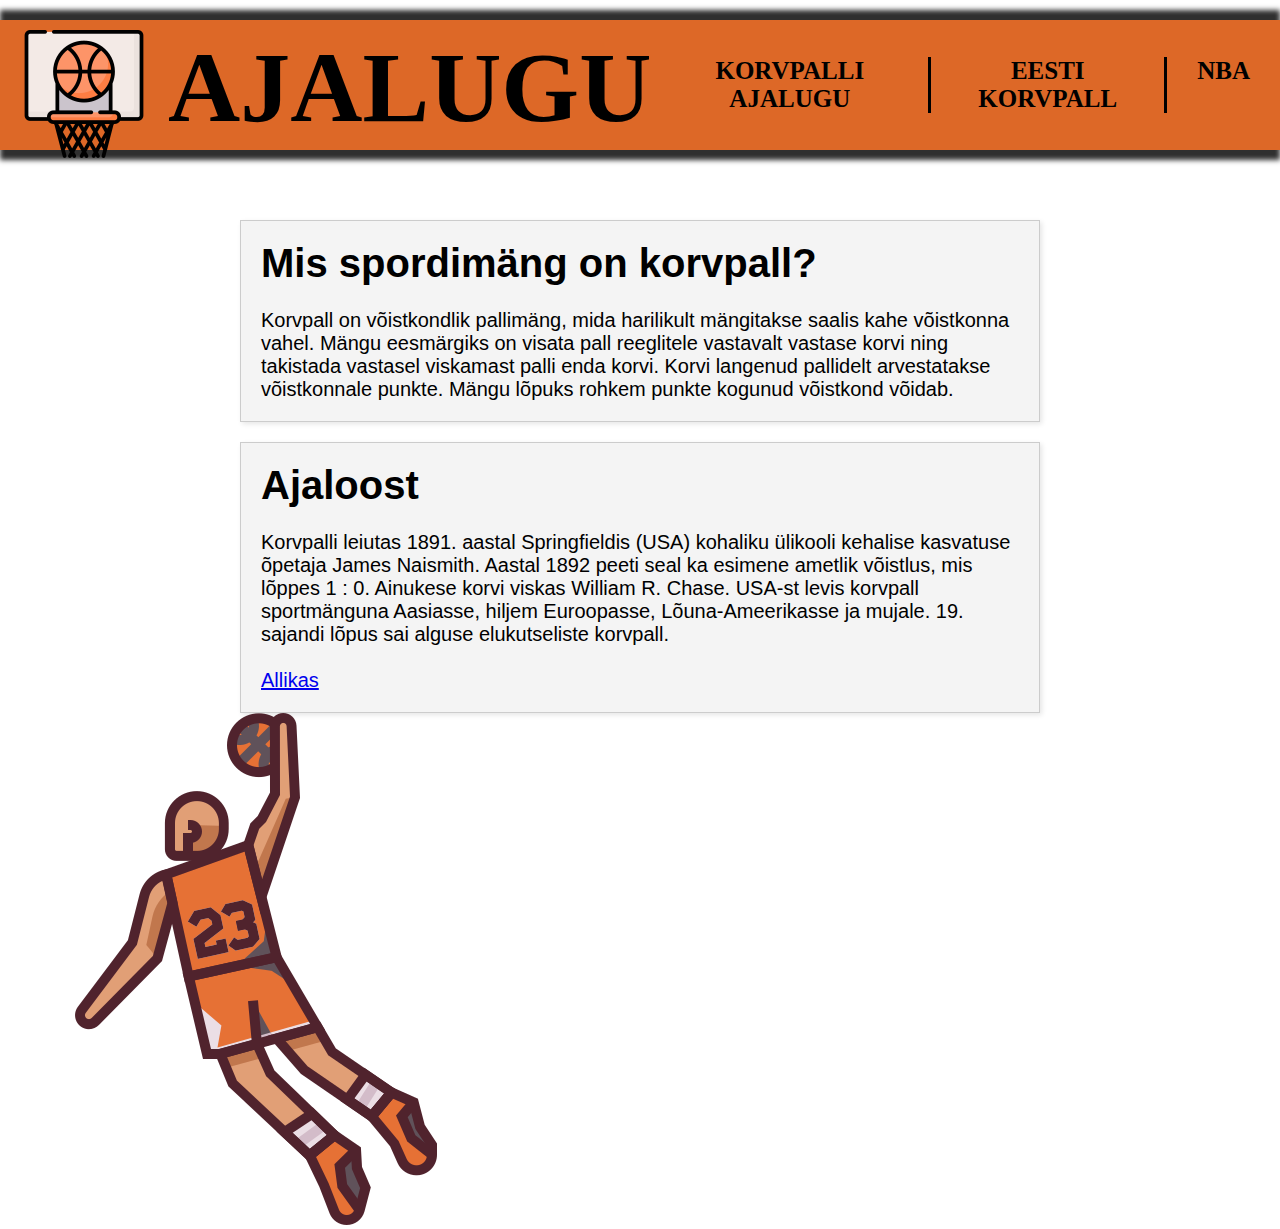
==== ajalugu.html @ 9ebc1ddf "Update ajalugu.html" ====
<!DOCTYPE html>
<html lang="en">
<head>
    <meta charset="UTF-8">
    <title>Ajalugu</title>
    <meta name="viewport" content="width=device-width, initial-scale=1">
    <link rel="stylesheet" href="styleAjalugu.css">
</head>
<body>
    <div class="päis">
        <div class="icon-box">
            <a href="pealeht.html"><img class="icon" src="pildid/basketball.png"></a>
        </div>
        <div class="pealkiri-box">
            <h1 class="pealkiri">AJALUGU</h1>
        </div>
        <div class="alamlehed-box">
            <ul class="alamlehed">
                <li class="nav-1"><a href="ajalugu.html">Korvpalli ajalugu</a></li>
                <li class="nav-2"><a href="eesti.html">Eesti korvpall</a></li>
                <li><a href="nba.html">NBA</a></li>
            </ul>
        </div>
    </div>
    <div class="peaminebox">
        <div class="peabox">
            <div class="tekst-box">
                <h1>Mis spordimäng on korvpall?</h1><br>
                <p>Korvpall on võistkondlik pallimäng, mida harilikult mängitakse saalis kahe võistkonna vahel. Mängu eesmärgiks on visata pall reeglitele vastavalt vastase korvi ning takistada vastasel viskamast palli enda korvi. Korvi langenud pallidelt arvestatakse võistkonnale punkte. Mängu lõpuks rohkem punkte kogunud võistkond võidab.</p>
            </div>
            <div class="tekst-box">
                <h1>Ajaloost</h1><br>
                <p>Korvpalli leiutas 1891. aastal Springfieldis (USA) kohaliku ülikooli kehalise kasvatuse õpetaja James Naismith. Aastal 1892 peeti seal ka esimene ametlik võistlus, mis lõppes 1 : 0. Ainukese korvi viskas William R. Chase. USA-st levis korvpall sportmänguna Aasiasse, hiljem Euroopasse, Lõuna-Ameerikasse ja mujale. 19. sajandi lõpus sai alguse elukutseliste korvpall.</p><br>
                <a class="viide" href="https://et.wikipedia.org/wiki/Korvpall" target="_blank">Allikas</a>
            </div>
        </div>
        <div class="ikoon">
            <div>
                <img src="pildid/basketball-player (1).png">
            </div>
        </div>
    </div>
</body>
</html>
---- styleAjalugu.css ----
* {
    margin: 0;
    padding: 0;
    box-sizing: border-box;
}

html {
    scroll-behavior: smooth;
}

.päis {
    width: 100%;
    background-color: rgba(221, 104, 39, 1);
    text-align: center;
    display: flex;
    animation: fade-in 2s ease;
    transition: 0.6s;
    z-index: 10000;
    height: 130px;
    margin-top: 20px;
    padding: 10px 0;
    box-shadow: 0px 10px 5px #2f2f2f, 0px -10px 5px #2f2f2f;
}

.icon-box {
    padding-left: 20px;
    padding-right: 20px;
}

.icon {
    cursor: pointer;
}

.alamlehed {
    font-weight: bold;
    text-transform: uppercase;
    list-style: none;
    display: flex;
    font-family: pealkiri;
}

.alamlehed li {
    padding: 0px 30px;
}

.alamlehed li a {
    transition: all 0.4s ease 0s;
    font-size: 25px;
    text-decoration: none;
    color: black;
}

.alamlehed li a:hover {
    color: rgb(127, 48, 48);
}

.alamlehed-box {
    text-align: center;
    margin: auto;
    float: right;
}

.pealkiri {
    font-family: pealkiri;
    font-size: 100px;
    color: black;
}

.pealkiri-box {
    text-align: center;
}

.nav-1 {
    border-right: 3px solid black;
}

.nav-2 {
    border-right: 3px solid black;
}

@font-face {
    font-family: pealkiri;
    src: url(Basketball.otf);
}

@keyframes fade-in {
    0% { opacity: 0; }
    100% { opacity: 1; }
}

.peabox {
    margin-top: 50px;
    width: 100%;
    display: flex;
    flex-direction: column;
    align-items: center;
}

.tekst-box {
    width: 80%;
    max-width: 800px;
    padding: 20px;
    margin-top: 20px;
    font-size: 20px;
    font-family: Arial, sans-serif;
    background-color: #f4f4f4;
    border: 1px solid #ccc;
    box-shadow: 2px 2px 5px rgba(0, 0, 0, 0.1);
}
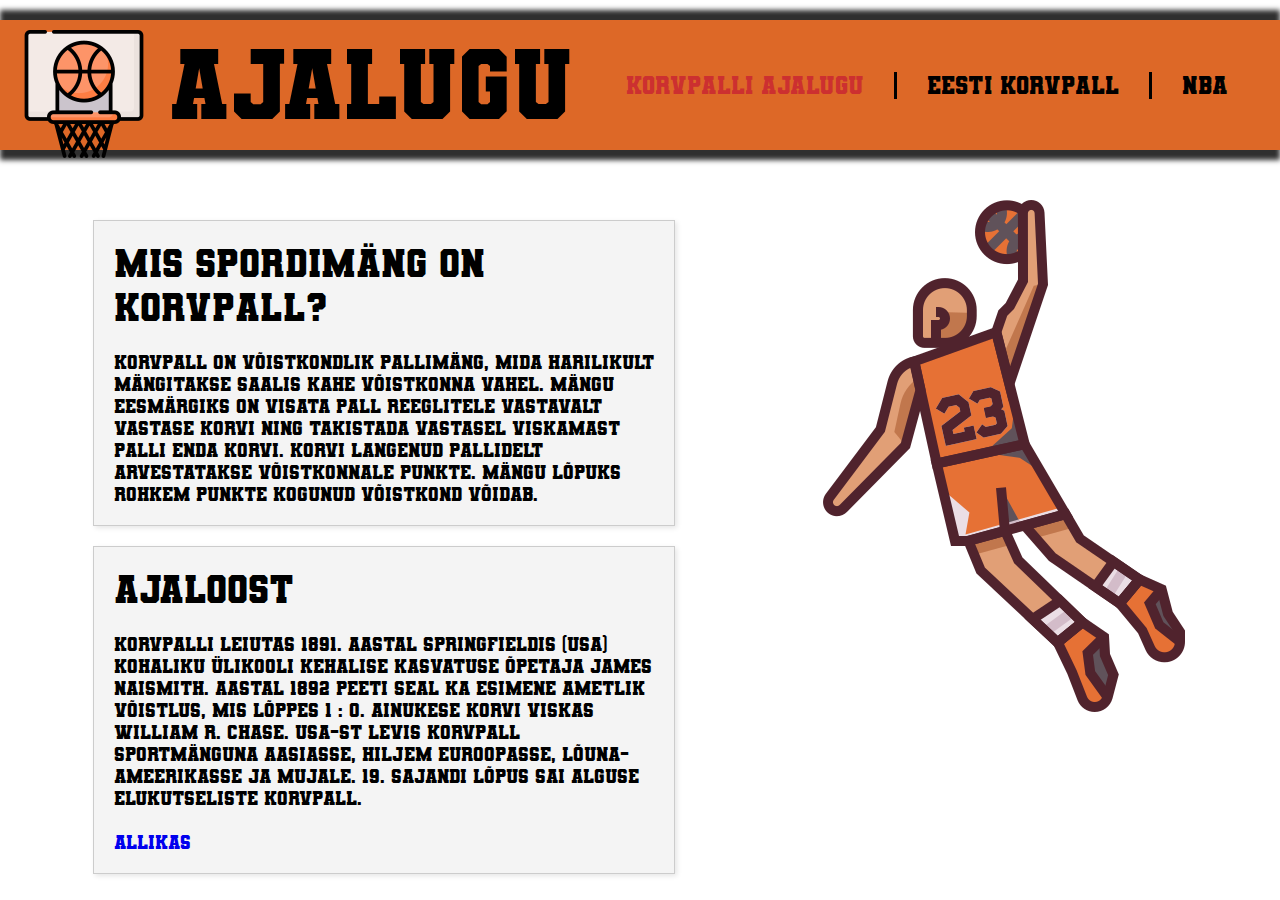
==== commit b0ff4558: "Update ajalugu.html" ====
--- a/ajalugu.html
+++ b/ajalugu.html
@@ -16,7 +16,7 @@
         </div>
         <div class="alamlehed-box">
             <ul class="alamlehed">
-                <li class="nav-1"><a href="ajalugu.html">Korvpalli ajalugu</a></li>
+                <li class="nav-1"><a href="ajalugu.html" style="color:#cc3030">Korvpalli ajalugu</a></li>
                 <li class="nav-2"><a href="eesti.html">Eesti korvpall</a></li>
                 <li><a href="nba.html">NBA</a></li>
             </ul>
@@ -25,12 +25,12 @@
     <div class="peaminebox">
         <div class="peabox">
             <div class="tekst-box">
-                <h1>Mis spordimäng on korvpall?</h1><br>
-                <p>Korvpall on võistkondlik pallimäng, mida harilikult mängitakse saalis kahe võistkonna vahel. Mängu eesmärgiks on visata pall reeglitele vastavalt vastase korvi ning takistada vastasel viskamast palli enda korvi. Korvi langenud pallidelt arvestatakse võistkonnale punkte. Mängu lõpuks rohkem punkte kogunud võistkond võidab.</p>
+                <h1 class="underline">Mis spordimäng on korvpall?</h1><br>
+                <p class="tekst">Korvpall on võistkondlik pallimäng, mida harilikult mängitakse saalis kahe võistkonna vahel. Mängu eesmärgiks on visata pall reeglitele vastavalt vastase korvi ning takistada vastasel viskamast palli enda korvi. Korvi langenud pallidelt arvestatakse võistkonnale punkte. Mängu lõpuks rohkem punkte kogunud võistkond võidab.</p>
             </div>
             <div class="tekst-box">
-                <h1>Ajaloost</h1><br>
-                <p>Korvpalli leiutas 1891. aastal Springfieldis (USA) kohaliku ülikooli kehalise kasvatuse õpetaja James Naismith. Aastal 1892 peeti seal ka esimene ametlik võistlus, mis lõppes 1 : 0. Ainukese korvi viskas William R. Chase. USA-st levis korvpall sportmänguna Aasiasse, hiljem Euroopasse, Lõuna-Ameerikasse ja mujale. 19. sajandi lõpus sai alguse elukutseliste korvpall.</p><br>
+                <h1 class="underline">Ajaloost</h1><br>
+                <p class="tekst">Korvpalli leiutas 1891. aastal Springfieldis (USA) kohaliku ülikooli kehalise kasvatuse õpetaja James Naismith. Aastal 1892 peeti seal ka esimene ametlik võistlus, mis lõppes 1 : 0. Ainukese korvi viskas William R. Chase. USA-st levis korvpall sportmänguna Aasiasse, hiljem Euroopasse, Lõuna-Ameerikasse ja mujale. 19. sajandi lõpus sai alguse elukutseliste korvpall.</p><br>
                 <a class="viide" href="https://et.wikipedia.org/wiki/Korvpall" target="_blank">Allikas</a>
             </div>
         </div>
--- a/styleAjalugu.css
+++ b/styleAjalugu.css
@@ -80,7 +80,7 @@
 
 @font-face {
     font-family: pealkiri;
-    src: url(Basketball.otf);
+    src: url(VarsityTeam-Bold.otf);
 }
 
 @keyframes fade-in {
@@ -102,8 +102,23 @@
     padding: 20px;
     margin-top: 20px;
     font-size: 20px;
-    font-family: Arial, sans-serif;
+    font-family: pealkiri;
     background-color: #f4f4f4;
     border: 1px solid #ccc;
     box-shadow: 2px 2px 5px rgba(0, 0, 0, 0.1);
 }
+
+.ikoon {
+    margin-top: 50px
+}
+
+.peaminebox {
+    display: flex;
+    flex-direction:row;
+    padding-left: 20px;
+    padding-right: 20px;
+}
+
+.viide {
+    text-decoration: none;
+}
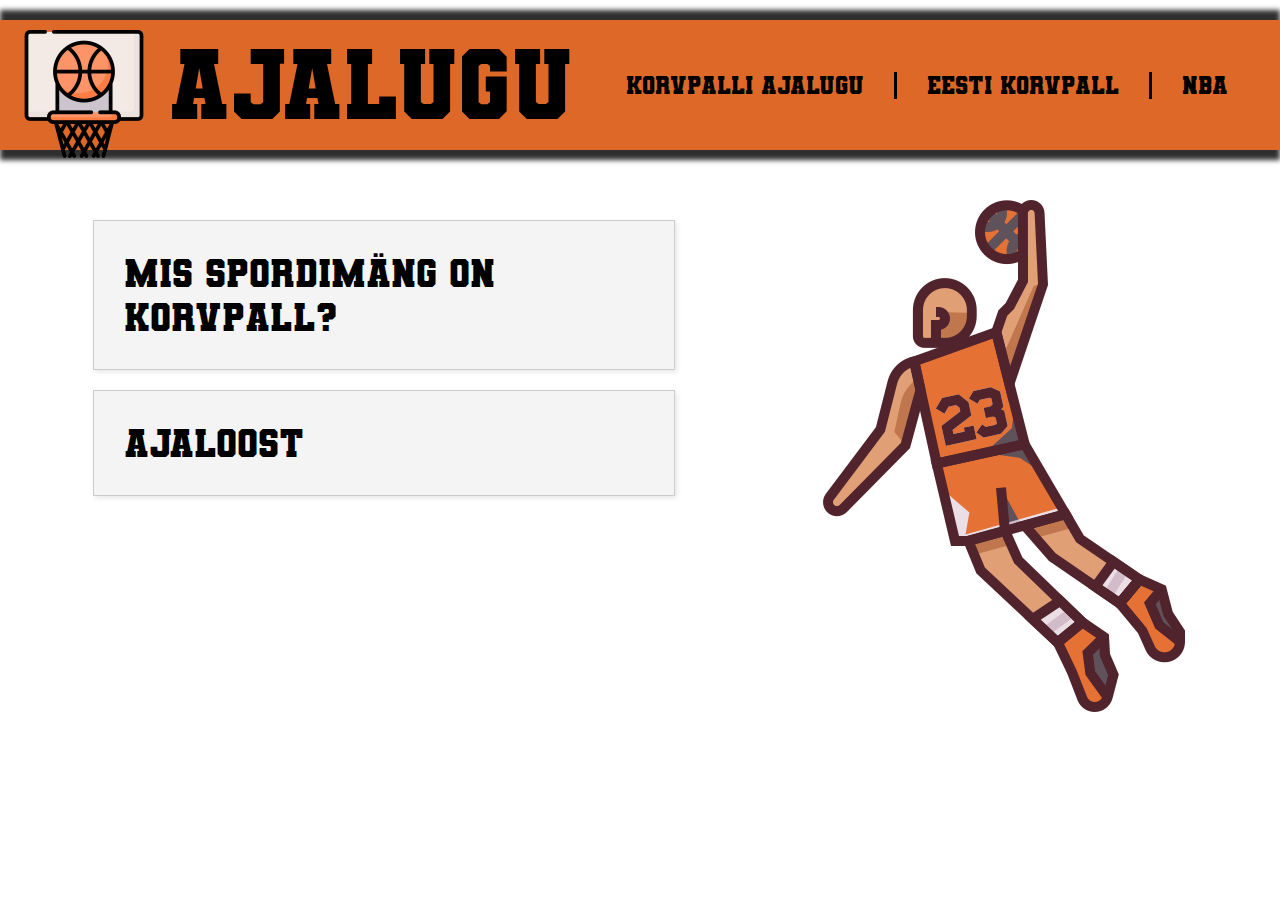
==== commit 1bd5ab23: "javascripti funktsionaalsus ja json andmetega" ====
--- a/ajalugu.html
+++ b/ajalugu.html
@@ -3,42 +3,41 @@
 <head>
     <meta charset="UTF-8">
     <title>Ajalugu</title>
+    <script src="./src/script/script.js"></script>
     <meta name="viewport" content="width=device-width, initial-scale=1">
     <link rel="stylesheet" href="styleAjalugu.css">
 </head>
 <body>
-    <div class="päis">
-        <div class="icon-box">
-            <a href="pealeht.html"><img class="icon" src="pildid/basketball.png"></a>
+<div class="päis">
+    <div class="icon-box">
+        <a href="pealeht.html"><img class="icon" src="pildid/basketball.png"></a>
+    </div>
+    <div class="pealkiri-box">
+        <h1 class="pealkiri">AJALUGU</h1>
+    </div>
+    <div class="alamlehed-box">
+        <ul class="alamlehed">
+            <li class="nav-1"><a href="ajalugu.html">Korvpalli ajalugu</a></li>
+            <li class="nav-2"><a href="eesti.html">Eesti korvpall</a></li>
+            <li><a href="nba.html">NBA</a></li>
+        </ul>
+    </div>
+</div>
+<div class="peaminebox">
+    <div class="peabox">
+        <div id="korvpall_tutvustus" class="tekst-box">
+            <button onclick="kuvaTekst('korvpall_tutvustus')" class="h1-button">Mis spordimäng on korvpall?</button>
         </div>
-        <div class="pealkiri-box">
-            <h1 class="pealkiri">AJALUGU</h1>
+        <div id="korvpall_ajalugu" class="tekst-box">
+            <button onclick="kuvaTekst('korvpall_ajalugu')" class="h1-button">Ajaloost</button>
         </div>
-        <div class="alamlehed-box">
-            <ul class="alamlehed">
-                <li class="nav-1"><a href="ajalugu.html" style="color:#cc3030">Korvpalli ajalugu</a></li>
-                <li class="nav-2"><a href="eesti.html">Eesti korvpall</a></li>
-                <li><a href="nba.html">NBA</a></li>
-            </ul>
+
+    </div>
+    <div class="ikoon">
+        <div>
+            <img src="pildid/basketball-player (1).png">
         </div>
     </div>
-    <div class="peaminebox">
-        <div class="peabox">
-            <div class="tekst-box">
-                <h1 class="underline">Mis spordimäng on korvpall?</h1><br>
-                <p class="tekst">Korvpall on võistkondlik pallimäng, mida harilikult mängitakse saalis kahe võistkonna vahel. Mängu eesmärgiks on visata pall reeglitele vastavalt vastase korvi ning takistada vastasel viskamast palli enda korvi. Korvi langenud pallidelt arvestatakse võistkonnale punkte. Mängu lõpuks rohkem punkte kogunud võistkond võidab.</p>
-            </div>
-            <div class="tekst-box">
-                <h1 class="underline">Ajaloost</h1><br>
-                <p class="tekst">Korvpalli leiutas 1891. aastal Springfieldis (USA) kohaliku ülikooli kehalise kasvatuse õpetaja James Naismith. Aastal 1892 peeti seal ka esimene ametlik võistlus, mis lõppes 1 : 0. Ainukese korvi viskas William R. Chase. USA-st levis korvpall sportmänguna Aasiasse, hiljem Euroopasse, Lõuna-Ameerikasse ja mujale. 19. sajandi lõpus sai alguse elukutseliste korvpall.</p><br>
-                <a class="viide" href="https://et.wikipedia.org/wiki/Korvpall" target="_blank">Allikas</a>
-            </div>
-        </div>
-        <div class="ikoon">
-            <div>
-                <img src="pildid/basketball-player (1).png">
-            </div>
-        </div>
-    </div>
+</div>
 </body>
 </html>
--- a/styleAjalugu.css
+++ b/styleAjalugu.css
@@ -122,3 +122,17 @@
 .viide {
     text-decoration: none;
 }
+.h1-button {
+    all: unset; /* Reset button styles */
+    cursor: pointer;
+    font-size: 2em; /* Match h1 font size */
+    font-weight: bold;
+    text-align: left;
+    display: block; /* Ensure proper spacing */
+    padding: 10px;
+}
+
+.h1-button:hover {
+    color: #cc3030; /* Add a hover effect */
+}
+
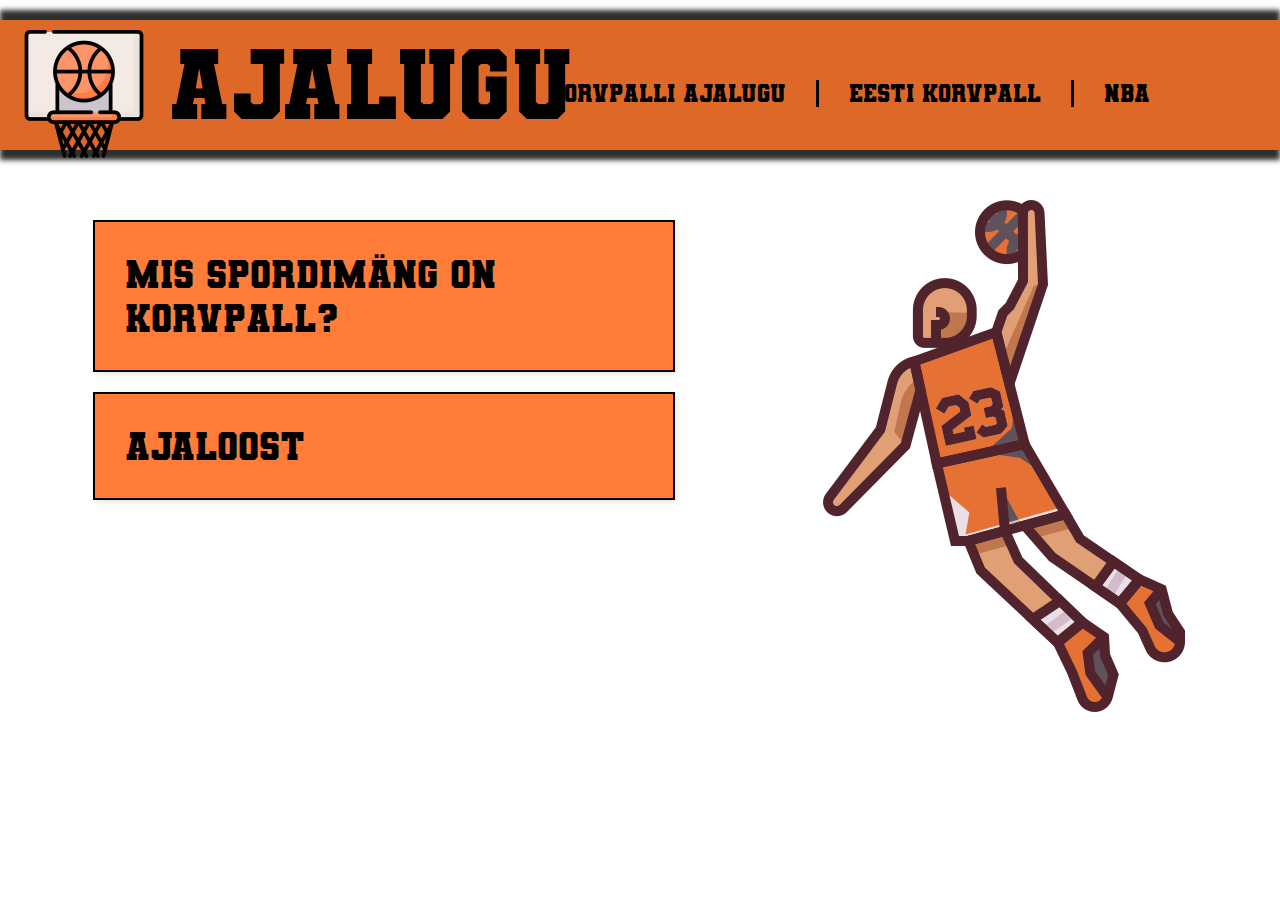
==== commit f58920ee: "Update ajalugu.html" ====
--- a/ajalugu.html
+++ b/ajalugu.html
@@ -10,7 +10,7 @@
 <body>
 <div class="päis">
     <div class="icon-box">
-        <a href="pealeht.html"><img class="icon" src="pildid/basketball.png"></a>
+        <a href="index.html"><img class="icon" src="pildid/basketball.png"></a>
     </div>
     <div class="pealkiri-box">
         <h1 class="pealkiri">AJALUGU</h1>
--- a/styleAjalugu.css
+++ b/styleAjalugu.css
@@ -55,8 +55,10 @@
 }
 
 .alamlehed-box {
+    position: absolute;
+    right: 50px;
     text-align: center;
-    margin: auto;
+    margin: 50px;
     float: right;
 }
 
@@ -103,9 +105,17 @@
     margin-top: 20px;
     font-size: 20px;
     font-family: pealkiri;
-    background-color: #f4f4f4;
-    border: 1px solid #ccc;
+    background-color: rgba(255, 89, 0, 0.78);
+    border: 2px solid black;
     box-shadow: 2px 2px 5px rgba(0, 0, 0, 0.1);
+}
+
+.tekst {
+    line-height: 30px
+}
+
+.underline {
+    border-bottom: 2px solid black;
 }
 
 .ikoon {
